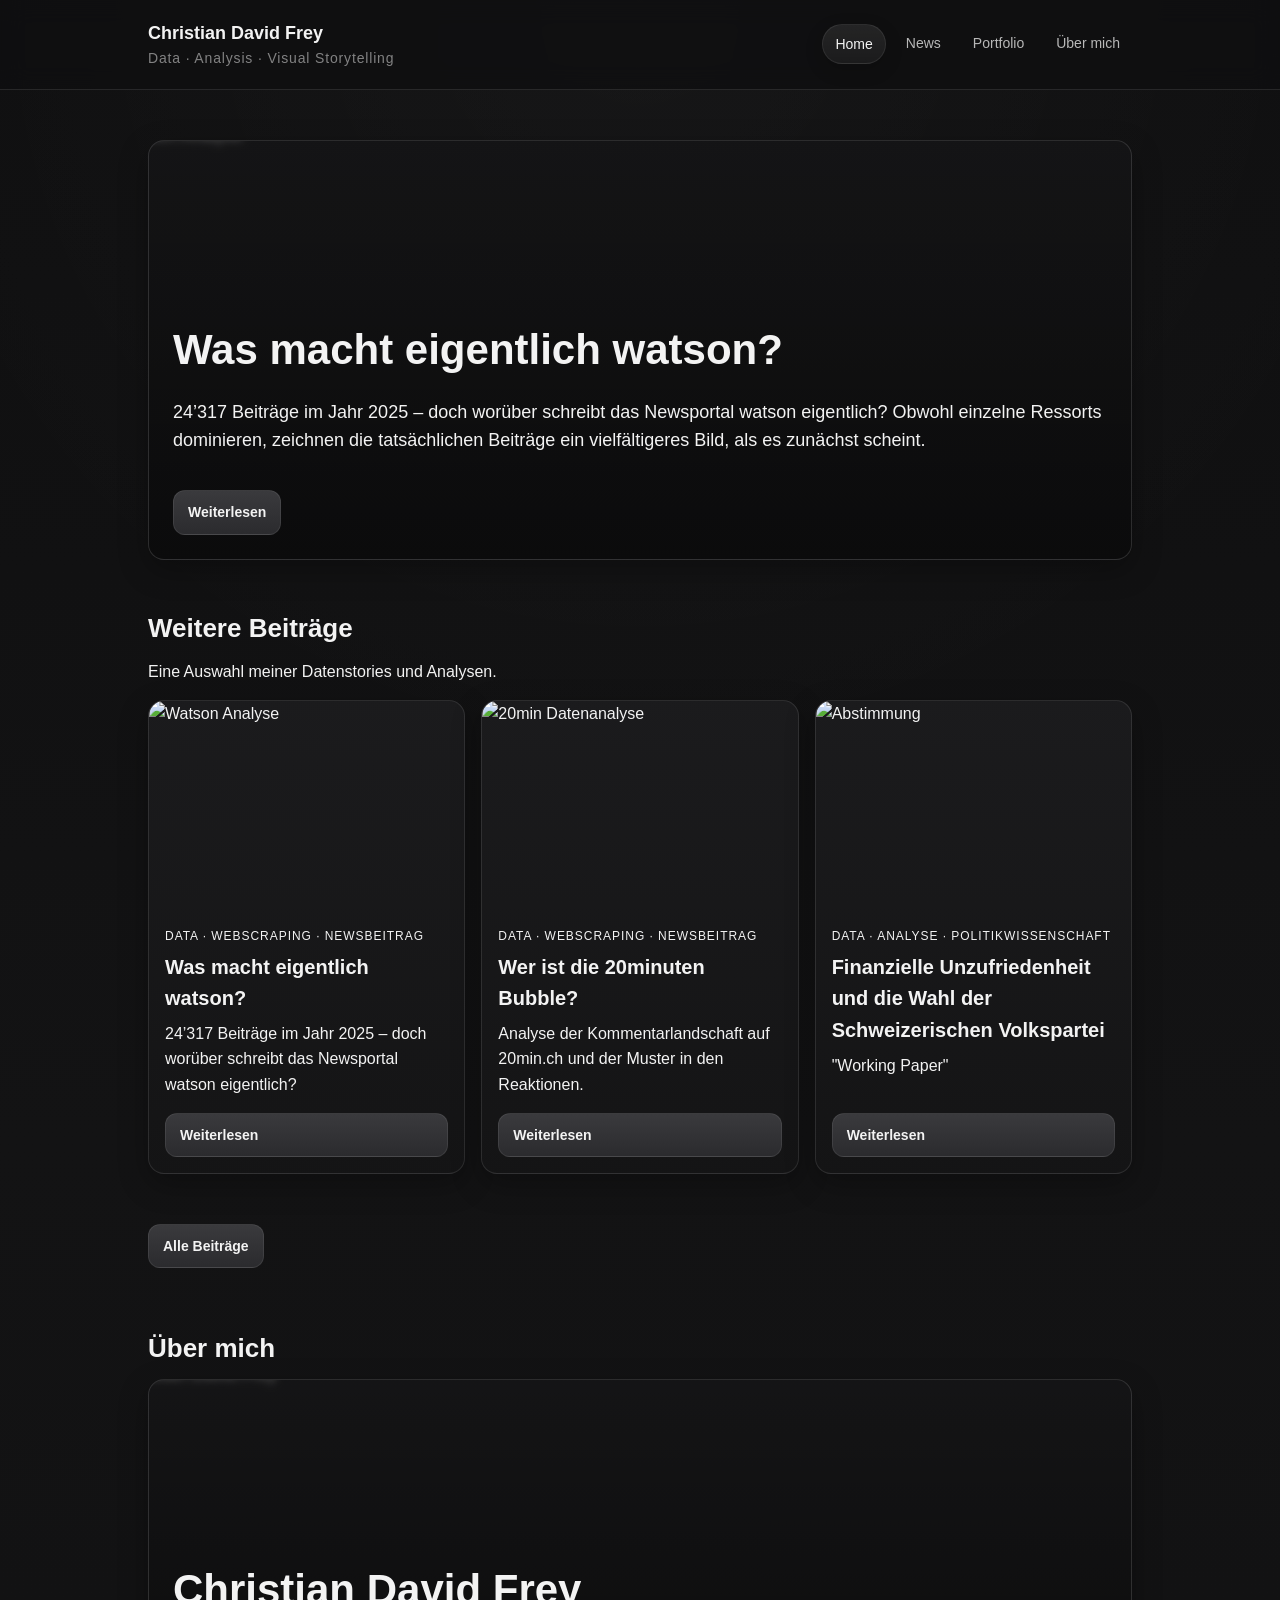
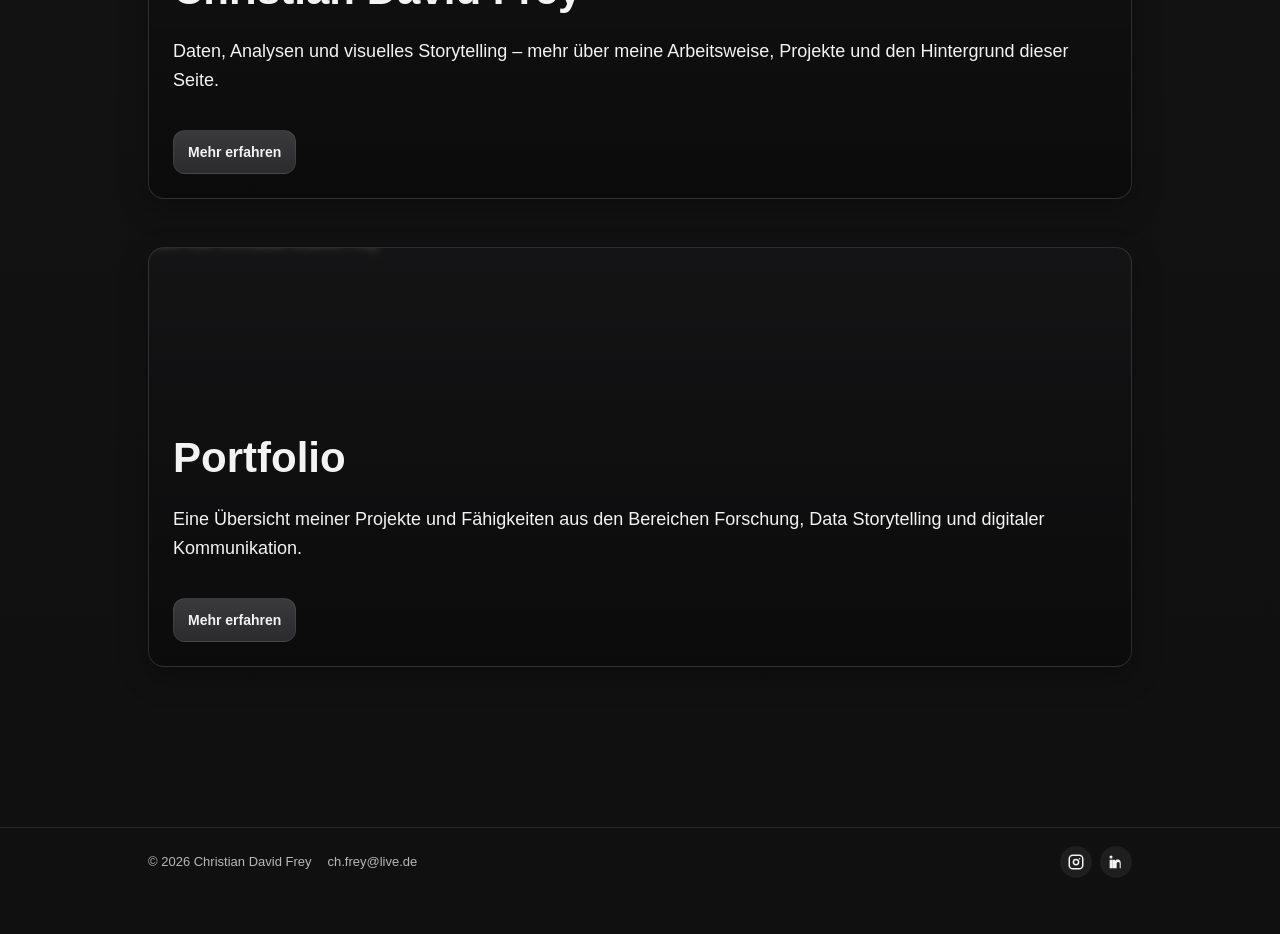
==== index.html @ a0a2cb13 "Add files via upload" ====
<!DOCTYPE html>
<html lang="de">
<head>
  <meta charset="UTF-8">
  <meta name="viewport" content="width=device-width, initial-scale=1.0">
  <title>Christian David Frey – Data · Analysis · Visual Storytelling</title>
  <link rel="stylesheet" href="style.css">
</head>
<body>
  <header class="site-header">
    <div class="container">
      <nav class="nav">
        <div class="brand">
          <a class="logo" href="index.html">Christian David Frey</a>
          <div class="brand-sub">Data · Analysis · Visual Storytelling</div>
        </div>

        <button class="discover-toggle" aria-label="Navigation öffnen" aria-expanded="false">
          <svg viewBox="0 0 24 24" width="16" height="16" fill="none" stroke="currentColor" stroke-width="2" aria-hidden="true">
            <circle cx="11" cy="11" r="7"></circle>
            <line x1="16.65" y1="16.65" x2="21" y2="21"></line>
          </svg>
          <span>Entdecken</span>
        </button>

        <div class="nav-links">
          <a class="active" href="index.html">Home</a>
          <a href="news.html">News</a>
          <a href="portfolio.html">Portfolio</a>
          <a href="about.html">Über mich</a>
        </div>
      </nav>
    </div>
  </header>

  <div class="discover-overlay" id="discoverOverlay" aria-hidden="true">
    <div class="discover-panel">
      <div class="discover-top">
        <button class="discover-close" aria-label="Navigation schliessen">
          <span>Schliessen</span>
        </button>
      </div>

      <div class="discover-links">
        <a class="active" href="index.html">Home</a>
        <a href="news.html">News</a>
        <a href="portfolio.html">Portfolio</a>
        <a href="about.html">Über mich</a>
      </div>
    </div>
  </div>

  <main class="container">
    <section class="hero">
      <article class="hero-main hero-clickable">
        <a class="hero-link" href="articlemain.html"></a>
        <img class="hero-bg" src="images/watson_teaser.jpg" alt="Watson Analyse">

        <h1>Was macht eigentlich watson?</h1>

        <p class="lead">
            24’317 Beiträge im Jahr 2025 – doch worüber schreibt das Newsportal watson eigentlich?
            Obwohl einzelne Ressorts dominieren, zeichnen die tatsächlichen Beiträge ein vielfältigeres Bild, als es zunächst scheint.
        </p>

        <span class="button">Weiterlesen</span>
      </article>
    </section>

    <section id="news" class="section">
      <h2>Weitere Beiträge</h2>
      <p class="section-intro">Eine Auswahl meiner Datenstories und Analysen.</p>

      <div class="grid-3">
        <a class="card" href="article1.html">
          <img src="images/watson_teaser.jpg" alt="Watson Analyse">

          <div class="card-content">
            <span class="tag">Data · Webscraping · Newsbeitrag</span>
            <h3>Was macht eigentlich watson?</h3>
            <p>
              24’317 Beiträge im Jahr 2025 – doch worüber schreibt das Newsportal watson eigentlich?
            </p>
            <span class="read-more">Weiterlesen</span>
          </div>
        </a>

        <a class="card" href="article2.html">
          <img src="images/20min_teaser.jpg" alt="20min Datenanalyse">

          <div class="card-content">
            <span class="tag">Data · Webscraping · Newsbeitrag</span>
            <h3>Wer ist die 20minuten Bubble?</h3>
            <p>
              Analyse der Kommentarlandschaft auf 20min.ch und der Muster in den Reaktionen.
            </p>
            <span class="read-more">Weiterlesen</span>
          </div>
        </a>

        <a class="card" href="article3.html">
          <img src="images/wahl.png" alt="Abstimmung">

          <div class="card-content">
            <span class="tag">Data · Analyse · Politikwissenschaft</span>
            <h3>Finanzielle Unzufriedenheit und die Wahl der Schweizerischen Volkspartei</h3>
            <p>
              "Working Paper"
            </p>
            <span class="read-more">Weiterlesen</span>
          </div>
        </a>
      </div>

      <div class="news-archive-link">
        <a class="button" href="news.html">Alle Beiträge</a>
      </div>
    </section>

    <section class="hero hero-secondary-uber">

           <h2>Über mich</h2>

           <article class="hero-main hero-clickable">
        <a class="hero-link" href="about.html"></a>
        <img class="hero-bg" src="images/test.jpg" alt="Christian David Frey">



        <h1>Christian David Frey</h1>

        <p class="lead">
          Daten, Analysen und visuelles Storytelling – mehr über meine Arbeitsweise,
          Projekte und den Hintergrund dieser Seite.
        </p>

        <span class="button">Mehr erfahren</span>
      </article>
    </section>

    <section class="hero hero-secondary">
      <article class="hero-main hero-clickable">
        <a class="hero-link" href="portfolio.html"></a>
        <img class="hero-bg" src="images/portfolio.png" alt="Portfolio von Christian David Frey">


        <h1>Portfolio</h1>

        <p class="lead">
          Eine Übersicht meiner Projekte und Fähigkeiten aus den Bereichen Forschung, Data Storytelling und digitaler Kommunikation.
        </p>

        <span class="button">Mehr erfahren</span>
      </article>
    </section>
  </main>

  <footer class="site-footer site-footer-home">
    <div class="container footer-inner">
      <div class="footer-left">
        <span>© 2026 Christian David Frey</span>
        <a href="mailto:ch.frey@live.de">ch.frey@live.de</a>
      </div>

      <span class="social">
        <a href="https://www.instagram.com/dave.iniert"
           target="_blank"
           rel="noopener"
           aria-label="Instagram Profil">
          <svg viewBox="0 0 24 24" width="18" height="18" fill="currentColor">
            <path d="M7.75 2h8.5A5.75 5.75 0 0 1 22 7.75v8.5A5.75 5.75 0 0 1 16.25 22h-8.5A5.75 5.75 0 0 1 2 16.25v-8.5A5.75 5.75 0 0 1 7.75 2zm0 2A3.75 3.75 0 0 0 4 7.75v8.5A3.75 3.75 0 0 0 7.75 20h8.5A3.75 3.75 0 0 0 20 16.25v-8.5A3.75 3.75 0 0 0 16.25 4h-8.5zm4.25 3.5A4.5 4.5 0 1 1 7.5 12 4.5 4.5 0 0 1 12 7.5zm0 2A2.5 2.5 0 1 0 14.5 12 2.5 2.5 0 0 0 12 9.5zm4.75-3a1 1 0 1 1-1 1 1 1 0 0 1 1-1z"/>
          </svg>
        </a>

        <a href="https://www.linkedin.com/in/christian-david-frey-68b29237b/"
           target="_blank"
           rel="noopener"
           aria-label="LinkedIn Profil">
          <svg viewBox="0 0 24 24" width="18" height="18" fill="currentColor">
            <path d="M20.45 20.45h-3.55v-5.56c0-1.33-.03-3.04-1.85-3.04-1.85 0-2.14 1.45-2.14 2.95v5.65H7.32V9h3.41v1.56h.05c.47-.9 1.62-1.85 3.33-1.85 3.56 0 4.21 2.34 4.21 5.38v6.36zM5.34 7.43a2.06 2.06 0 1 1 0-4.12 2.06 2.06 0 0 1 0 4.12zM3.56 20.45h3.56V9H3.56v11.45z"/>
          </svg>
        </a>
      </span>
    </div>
  </footer>

  <script>
    const discoverToggle = document.querySelector(".discover-toggle");
    const discoverOverlay = document.querySelector("#discoverOverlay");
    const discoverClose = document.querySelector(".discover-close");

    if (discoverToggle && discoverOverlay && discoverClose) {
      const openMenu = () => {
        discoverOverlay.classList.add("open");
        discoverOverlay.setAttribute("aria-hidden", "false");
        discoverToggle.setAttribute("aria-expanded", "true");
        document.body.style.overflow = "hidden";
      };

      const closeMenu = () => {
        discoverOverlay.classList.remove("open");
        discoverOverlay.setAttribute("aria-hidden", "true");
        discoverToggle.setAttribute("aria-expanded", "false");
        document.body.style.overflow = "";
      };

      discoverToggle.addEventListener("click", openMenu);
      discoverClose.addEventListener("click", closeMenu);

      discoverOverlay.addEventListener("click", (e) => {
        if (e.target === discoverOverlay) {
          closeMenu();
        }
      });

      document.addEventListener("keydown", (e) => {
        if (e.key === "Escape") {
          closeMenu();
        }
      });
    }
  </script>
</body>
</html>
---- style.css ----
:root{
    --bg:#0f0f10;
    --bg-2:#131314;
    --panel:#181819;
    --panel-2:#1d1d1f;
    --text:#f3f3f3;
    --muted:#b8b8b8;
    --muted-2:#9a9a9a;
    --hair:rgba(255,255,255,.10);
    --hair-strong:rgba(255,255,255,.16);
    --shadow:0 10px 30px rgba(0,0,0,.28);
    --shadow-soft:0 6px 18px rgba(0,0,0,.18);
    --radius:16px;
    --max:1020px;
  }
  
  *{
    box-sizing:border-box;
  }
  
  html{
    scroll-behavior:smooth;
  }
  
  body{
    margin:0;
    font-family:Arial, Helvetica, sans-serif;
    background:
      radial-gradient(circle at top, rgba(255,255,255,.03), transparent 30%),
      linear-gradient(180deg, var(--bg), var(--bg-2) 45%, #101011 100%);
    color:var(--text);
    line-height:1.58;
  }
  
  a{
    color:inherit;
    text-decoration:none;
  }
  
  img{
    display:block;
    max-width:100%;
  }
  
  .container{
    max-width:var(--max);
    margin:0 auto;
    padding:28px 18px 56px;
  }
  
  /* Header */
  
  .site-header{
    position:sticky;
    top:0;
    z-index:50;
    background:rgba(15,15,16,.82);
    backdrop-filter:blur(12px);
    -webkit-backdrop-filter:blur(12px);
    border-bottom:1px solid var(--hair);
    margin-bottom:22px;
  }
  
  .nav{
    display:flex;
    justify-content:space-between;
    align-items:center;
    gap:16px;
    padding:1px 0  1px;
    position:relative;
  }
  
  .brand{
    display:flex;
    flex-direction:column;
  }
  
  .logo{
    font-size:18px;
    font-weight:700;
  }
  
  .brand-sub{
    font-size:14px;
    opacity:.5;
    letter-spacing:.06em;
  }
  
  .nav-links{
    display:flex;
    gap:8px;
    flex-wrap:wrap;
  }
  
  .nav-links a{
    color:var(--muted);
    font-size:14px;
    padding:8px 12px;
    border-radius:999px;
    transition:all .2s ease;
  }
  
  .nav-links a:hover{
    color:var(--text);
    background:rgba(255,255,255,.05);
  }
  
  .nav-links a.active{
    color:var(--text);
    background:linear-gradient(180deg, rgba(255,255,255,.09), rgba(255,255,255,.05));
    border:1px solid rgba(255,255,255,.08);
    box-shadow:var(--shadow-soft);
  }

  .site-header .container{
    padding:18px 18px;
  }
  
  /* Discover mobile button */
  
  .discover-toggle{
    display:none;
    align-items:center;
    gap:8px;
    margin-left:auto;
    padding:10px 14px;
    border-radius:999px;
    border:1px solid rgba(255,255,255,.08);
    background:linear-gradient(180deg, rgba(255,255,255,.08), rgba(255,255,255,.04));
    color:var(--text);
    font-size:14px;
    font-weight:700;
    cursor:pointer;
    box-shadow:var(--shadow-soft);
  }
  
  .discover-toggle svg{
    opacity:.9;
  }
  
  /* Typography */
  
  .badge,
  .tag{
    font-size:12px;
    text-transform:uppercase;
    letter-spacing:.08em;
  }
  
  .badge{
    display:inline-block;
    width:fit-content;
    padding:6px 10px;
    border-radius:999px;
    background:rgba(255,255,255,.1);
    margin-bottom:14px;
  }
  
  h1{
    font-size:42px;
    line-height:1.05;
    margin:.3rem 0 .45rem;
  }
  
  h2{
    font-size:26px;
    margin:0 0 10px;
  }
  
  h3{
    font-size:20px;
    margin:0 0 10px;
  }
  
  p{
    margin:0 0 16px;
  }
  
  .lead{
    font-size:18px;
    color:#e3e3e3;
  }
  
  /* Shared panels */
  
  .hero-main,
  .card,
  .sidebar-box,
  .about-box{
    border-radius:var(--radius);
    border:1px solid var(--hair);
    background:linear-gradient(180deg, rgba(28,28,30,.96), rgba(21,21,22,.96));
    box-shadow:var(--shadow);

  }
  
  .about-page {
    max-width: 980px;
  }
  
  .about-header {
    margin-bottom: 42px;
  }
  
  .about-article {
    max-width: 720px;
    margin: 0 auto;
    padding: 0;
    background: transparent;
    border: none;
    box-shadow: none;
  }
  
  .about-article p {
    margin: 0 0 1.35rem 0;
    font-size: 1.02rem;
    line-height: 1.85;
    color: #e8e8e8;
    text-align: justify;
    hyphens: auto;
  }
  
  .about-article .lead {
    margin-bottom: 2rem;
    font-size: 1.08rem;
    line-height: 1.8;
    color: #f4f4f4;
  }
  
  .about-signature {
    margin-top: 2.2rem;
    color: #d8d8d8;
  }
  
  .about-header .page-title {
    margin-bottom: 0.6rem;
  }
  
  .about-header .article-meta {
    color: var(--muted);
    font-size: 0.95rem;
    letter-spacing: 0.01em;
  }

 
  /* Hero */
  
  .hero{
    margin-bottom:48px;
  }
  
  .hero-main{
    padding:24px;
    min-height:420px;
    display:flex;
    flex-direction:column;
    justify-content:flex-end;
    align-items:flex-start;
    position:relative;
    overflow:hidden;
  }
  
  .hero-bg{
    position:absolute;
    inset:0;
    width:100%;
    height:100%;
    object-fit:cover;
    filter:blur(4px) brightness(.7);
    transform:scale(1.1);
    z-index:0;
  }
  
  .hero-main::after{
    content:"";
    position:absolute;
    inset:0;
    background:linear-gradient(
      180deg,
      rgba(0,0,0,.25),
      rgba(0,0,0,.45)
    );
    z-index:1;
  }
  
  .hero-link{
    position:absolute;
    inset:0;
    z-index:3;
  }
  
  .hero-main h1,
  .hero-main .lead,
  .hero-main .button,
  .hero-main .badge{
    position:relative;
    z-index:4;
  }
  
  .hero-main .button{
    width:fit-content;
    pointer-events:none;
  }
  
  /* Custom hero spacing */
  
  .hero-secondary-uber{
    margin-top:60px;
  }
  
  .hero-secondary{
    margin-top:40px;
  }
  
  /* Grid */
  
  .grid-3{
    display:grid;
    grid-template-columns:repeat(3,1fr);
    gap:16px;
  }
  
  /* Cards */
  
  .card{
    display:flex;
    flex-direction:column;
    overflow:hidden;
    transition:transform .22s ease, border-color .22s ease, box-shadow .22s ease;
  }
  
  .card:hover{
    transform:translateY(-3px);
    border-color:var(--hair-strong);
  }
  
  .card img{
    width:100%;
    height:210px;
    object-fit:cover;
  }
  
  .card-content{
    padding:16px;
    display:flex;
    flex-direction:column;
    flex:1;
  }
  
  .card-content h3{
    margin:6px 0;
  }
  
  /* Buttons */
  
  .button,
  .read-more{
    display:inline-flex;
    align-items:center;
    gap:8px;
    margin-top:10px;
    padding:10px 14px;
    border-radius:12px;
    font-size:14px;
    font-weight:700;
    color:var(--text);
    background:linear-gradient(180deg,#3a3a3d,#2b2b2e);
    border:1px solid rgba(255,255,255,.08);
    transition:transform .18s ease, background .18s ease, box-shadow .18s ease;
  }
  
  .button:hover,
  .read-more:hover,
  .hero-main:hover .button{
    transform:translateY(-1px);
    background:linear-gradient(180deg,#454548,#323235);
    box-shadow:0 10px 20px rgba(0,0,0,.28);
  }
  
  .read-more{
    margin-top:auto;
  }
  
  /* Footer */
  
  .site-footer-home{
    margin-top:56px;
    border-top:1px solid var(--hair);
  }
  
  .footer-inner{
    display:flex;
    justify-content:space-between;
    align-items:center;
    gap:16px;
    padding-top:18px;
    color:var(--muted);
    font-size:13px;
  }
  
  .footer-left{
    display:flex;
    align-items:center;
    gap:16px;
    flex-wrap:wrap;
  }
  
  .footer-left a{
    color:var(--muted);
    transition:color .2s ease;
  }
  
  .footer-left a:hover{
    color:var(--text);
  }
  
  .site-footer-home .social{
    display:inline-flex;
    align-items:center;
    gap:8px;
  }
  
  .site-footer-home .social a{
    display:inline-flex;
    align-items:center;
    justify-content:center;
    width:32px;
    height:32px;
    border-radius:50%;
    background:rgba(255,255,255,.06);
    color:var(--text);
    transition:all .2s ease;
  }
  
  .site-footer-home .social a:hover{
    background:rgba(255,255,255,.14);
    transform:translateY(-2px);
  }
  
  /* Discover overlay */
  
  .discover-overlay{
    position:fixed;
    inset:0;
    z-index:200;
    background:rgba(8,8,10,.92);
    backdrop-filter:blur(16px);
    -webkit-backdrop-filter:blur(16px);
    opacity:0;
    visibility:hidden;
    pointer-events:none;
    transition:opacity .22s ease, visibility .22s ease;
  }
  
  .discover-overlay.open{
    opacity:1;
    visibility:visible;
    pointer-events:auto;
  }
  
  .discover-panel{
    min-height:100vh;
    width:100%;
    display:flex;
    flex-direction:column;
    padding:28px 22px 36px;
  }
  
  .discover-top{
    display:flex;
    justify-content:flex-end;
    align-items:center;
    gap:16px;
    margin-bottom:36px;
  }
  
  .discover-close{
    border:1px solid rgba(255,255,255,.08);
    background:rgba(255,255,255,.05);
    color:var(--text);
    border-radius:999px;
    padding:10px 14px;
    cursor:pointer;
    font-size:14px;
    font-weight:700;
  }
  
  .discover-links{
    display:flex;
    flex-direction:column;
    gap:14px;
    margin-top:20px;
  }
  
  .discover-links a{
    font-size:32px;
    line-height:1.1;
    font-weight:700;
    padding:10px 0;
    color:var(--text);
    border-bottom:1px solid rgba(255,255,255,.08);
  }
  
  .discover-links a.active{
    opacity:1;
  }
  
  .discover-links a:not(.active){
    opacity:.88;
  }
  
  .discover-links a:hover{
    opacity:1;
  }
  
  /* Responsive */
  
  @media (max-width:900px){
    .grid-3{
      grid-template-columns:1fr;
    }
  }
  
  @media (max-width:700px){
    h1{
      font-size:32px;
    }
  
    .nav{
      flex-direction:row;
      align-items:center;
      flex-wrap:nowrap;
    }
  
    .nav-links{
      display:none;
    }
  
    .discover-toggle{
      display:inline-flex;
      margin-left:0;
    }
  
    .brand{
      max-width:70%;
    }
  
    .footer-inner{
      flex-direction:column;
      align-items:flex-start;
    }
  
    .footer-left{
      flex-direction:column;
      align-items:flex-start;
      gap:8px;
    }
  }



  .news-archive-link{
    margin-top:40px;
  }


  .lead{
    font-size:18px;
    color:var(--text);
    margin:18px 0 26px;
  }






  .panel{
    background:var(--panel);
    border:1px solid var(--hair);
    border-radius:14px;
    border: none;
    padding:12px;
    margin:12px 0 18px;
  }


  .embed{
    width:100%;
    border:0;
    border-radius:0px;
    background:#0e0e0e;
    height:auto;      /* wichtig */
    min-height:520px; /* fallback */
    }





    .fullwidth{
      width:100vw;
      margin-left:50%;
      transform:translateX(-50%);
      background:#000;
      padding:0;
    }
    
    .fullwidth-embed{
      width:100%;
      height:85vh;
      border:0;
      display:block;
      margin:0 auto;
      opacity:0;
      transition:opacity 0.4s ease;
    }
    
    .fullwidth-embed.loaded{
      opacity:1;
    }
    
    @media (min-width:2000px){
      .fullwidth-embed{
        height:95vh;
      }
    }
    
    @media (max-width:1500px) and (min-width:1201px){
      .fullwidth-embed{
        width:100%;
        height:85vh;
      }
    }
    
    .viz-wrap{
      position:relative;
      width:100%;
    }
    
    .scroll-catcher{
      position:absolute;
      inset:0;
      background:transparent;
      cursor:grab;
      pointer-events:none;
    }
    
    .viz-wrap.is-dragging .scroll-catcher{
      pointer-events:auto;
      cursor:grabbing;
    }
    
    .plot-too-small{
      display:none;
      width:100%;
      padding:40px 20px;
      text-align:center;
      background:#151515;
      border-top:1px solid rgba(255,255,255,.12);
      border-bottom:1px solid rgba(255,255,255,.12);
      color:#cccccc;
    }
    
    .plot-too-small h3{
      margin:0 0 10px 0;
      font-size:20px;
    }
    
    .plot-too-small p{
      margin:0;
      font-size:14px;
      color:#aaaaaa;
      text-align:center;
    }
    
    @media (max-width:1200px){
      #topics-viz{
        display:none;
      }
    
      .plot-too-small{
        display:block;
      }
    }




    .caption{
      color:var(--muted);
      font-size:13px;
      margin-top:10px;
    }



    .pdf-panel {
      padding: 0;
      overflow: hidden;
    }
    
    .pdf-embed {
      display: block;
      width: 100%;
      height: 900px;
      border: 0;
      background: #fff;
    }


    .pdf-embed{
      width:100%;
      height:900px;
      border:none;
    }
    
    .pdf-mobile{
      display:none;
      text-align:center;
      margin-top:40px;
    }
    
    @media (max-width:768px){
    
      .pdf-viewer{
        display:none;
      }
    
      .pdf-mobile{
        display:block;
      }
    
    }



    .metric-list{
      margin:0;
      padding-left:18px;
      line-height:1.6;
      font-size:0.95rem;
    }
    
    .metric-list li{
      margin-bottom:4px;
    }
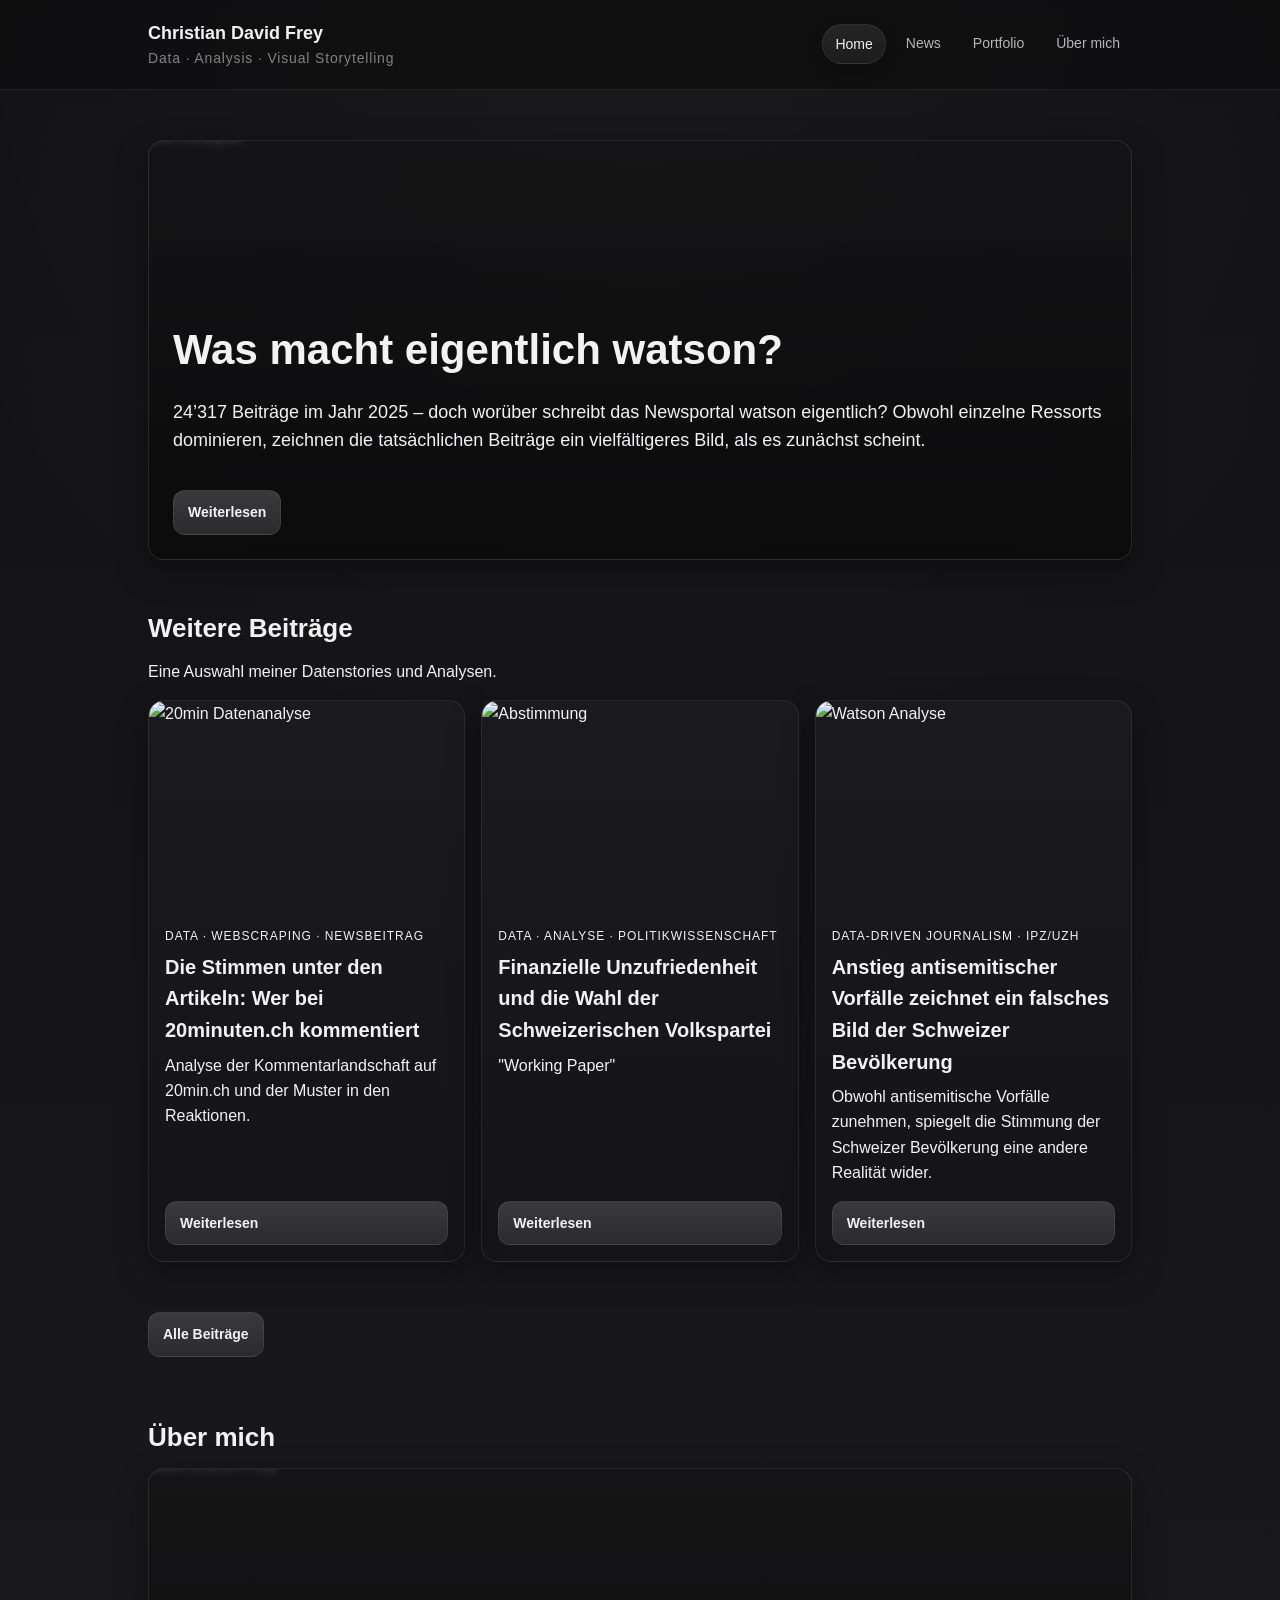
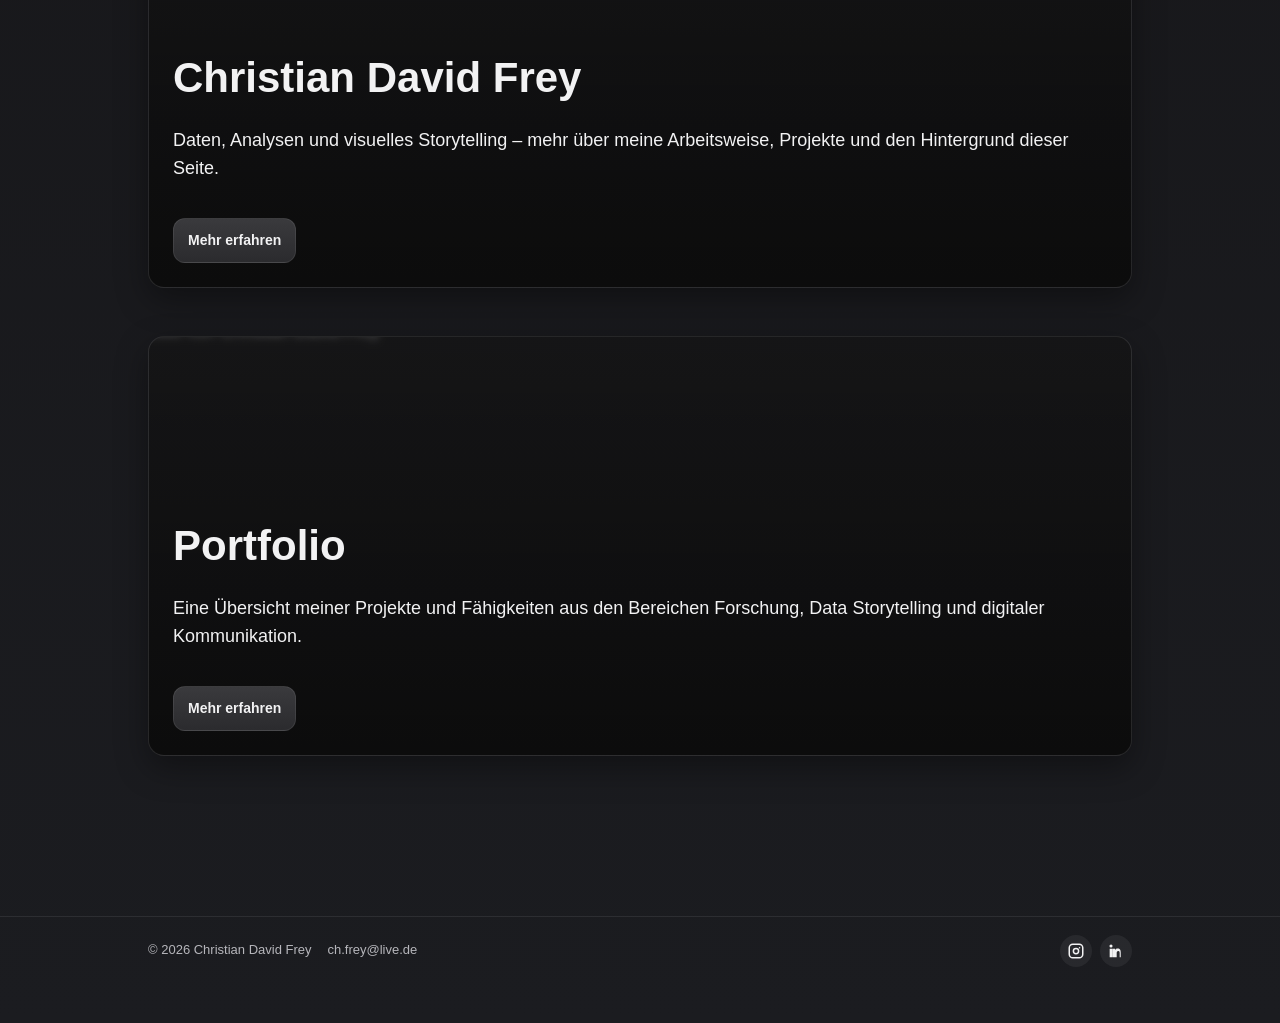
==== commit ebc15304: "Add files via upload" ====
--- a/index.html
+++ b/index.html
@@ -72,25 +72,14 @@
       <p class="section-intro">Eine Auswahl meiner Datenstories und Analysen.</p>
 
       <div class="grid-3">
-        <a class="card" href="article1.html">
-          <img src="images/watson_teaser.jpg" alt="Watson Analyse">
+
+
+        <a class="card" href="article2.html">
+          <img src="images/20min_teaser.jpg" alt="20min Datenanalyse">
 
           <div class="card-content">
             <span class="tag">Data · Webscraping · Newsbeitrag</span>
-            <h3>Was macht eigentlich watson?</h3>
-            <p>
-              24’317 Beiträge im Jahr 2025 – doch worüber schreibt das Newsportal watson eigentlich?
-            </p>
-            <span class="read-more">Weiterlesen</span>
-          </div>
-        </a>
-
-        <a class="card" href="article2.html">
-          <img src="images/20min_teaser.jpg" alt="20min Datenanalyse">
-
-          <div class="card-content">
-            <span class="tag">Data · Webscraping · Newsbeitrag</span>
-            <h3>Wer ist die 20minuten Bubble?</h3>
+            <h3>Die Stimmen unter den Artikeln: Wer bei 20minuten.ch kommentiert</h3>
             <p>
               Analyse der Kommentarlandschaft auf 20min.ch und der Muster in den Reaktionen.
             </p>
@@ -110,6 +99,23 @@
             <span class="read-more">Weiterlesen</span>
           </div>
         </a>
+
+
+
+        <a class="card" href="article1.html">
+          <img src="images/anti_teaser.png" alt="Watson Analyse">
+
+          <div class="card-content">
+            <span class="tag">Data-driven journalism · IPZ/UZH</span>
+            <h3>Anstieg antisemitischer Vorfälle zeichnet ein falsches Bild der Schweizer Bevölkerung</h3>
+            <p>
+              Obwohl antisemitische Vorfälle zunehmen, spiegelt die Stimmung der Schweizer Bevölkerung eine andere Realität wider.
+            </p>
+            <span class="read-more">Weiterlesen</span>
+          </div>
+        </a>
+
+        
       </div>
 
       <div class="news-archive-link">
--- a/style.css
+++ b/style.css
@@ -1,25 +1,30 @@
 :root{
-    --bg:#0f0f10;
-    --bg-2:#131314;
-    --panel:#181819;
-    --panel-2:#1d1d1f;
-    --text:#f3f3f3;
-    --muted:#b8b8b8;
-    --muted-2:#9a9a9a;
-    --hair:rgba(255,255,255,.10);
-    --hair-strong:rgba(255,255,255,.16);
-    --shadow:0 10px 30px rgba(0,0,0,.28);
-    --shadow-soft:0 6px 18px rgba(0,0,0,.18);
-    --radius:16px;
-    --max:1020px;
-  }
+  --bg:#121214;
+  --bg-2:#17171a;
+
+  --panel:#1e1e22;
+  --panel-2:#242429;
+
+  --text:#f2f2f3;
+  --muted:#b6b6bb;
+  --muted-2:#8e8e94;
+
+  --hair:rgba(255,255,255,.08);
+  --hair-strong:rgba(255,255,255,.14);
+
+  --shadow:0 12px 32px rgba(0,0,0,.35);
+  --shadow-soft:0 6px 18px rgba(0,0,0,.22);
+
+  --radius:16px;
+  --max:1020px;
+}
   
   *{
     box-sizing:border-box;
   }
   
   html{
-    scroll-behavior:smooth;
+    scroll-behavior:auto;
   }
   
   body{
@@ -27,7 +32,7 @@
     font-family:Arial, Helvetica, sans-serif;
     background:
       radial-gradient(circle at top, rgba(255,255,255,.03), transparent 30%),
-      linear-gradient(180deg, var(--bg), var(--bg-2) 45%, #101011 100%);
+      linear-gradient(180deg, #121214, #17171a 45%, #1b1c20 100%);
     color:var(--text);
     line-height:1.58;
   }
@@ -102,7 +107,7 @@
   
   .nav-links a:hover{
     color:var(--text);
-    background:rgba(255,255,255,.05);
+    background:rgba(255,255,255,.04);
   }
   
   .nav-links a.active{
@@ -295,6 +300,7 @@
   .hero-main .badge{
     position:relative;
     z-index:4;
+    pointer-events:none;
   }
   
   .hero-main .button{
@@ -608,7 +614,7 @@
     
     .fullwidth-embed{
       width:100%;
-      height:85vh;
+      height:900px;
       border:0;
       display:block;
       margin:0 auto;
@@ -745,3 +751,52 @@
     .metric-list li{
       margin-bottom:4px;
     }
+
+
+    .panel img {
+      max-width: 900px;
+      width: 100%;
+      display: block;
+      margin: 0 auto;
+      border-radius: 8px;
+      box-shadow: 0 10px 40px rgba(0,0,0,0.7);
+      filter: brightness(0.9);
+    }
+
+
+    figcaption {
+      margin-top: 15px;
+      font-size: 0.85rem;
+      color: #aaa;
+    }
+
+
+    .references {
+      background: #1a1a1a;
+      padding: 30px;
+      margin-top: 60px;
+      border-radius: 8px;
+      border: 1px solid rgba(255,255,255,0.08);
+    }
+    
+    .references h3 {
+      margin-top: 0;
+    }
+    
+    .references li {
+      margin-bottom: 10px;
+      font-size: 0.9rem;
+      line-height: 1.6;
+    }
+
+    .article-origin {
+      margin-top: 10px;
+      font-size: 0.9rem;
+      color: var(--muted);
+      line-height: 1.5;
+    }
+    
+    .article-origin a {
+      color: #d6d6d6;
+      text-decoration: underline;
+
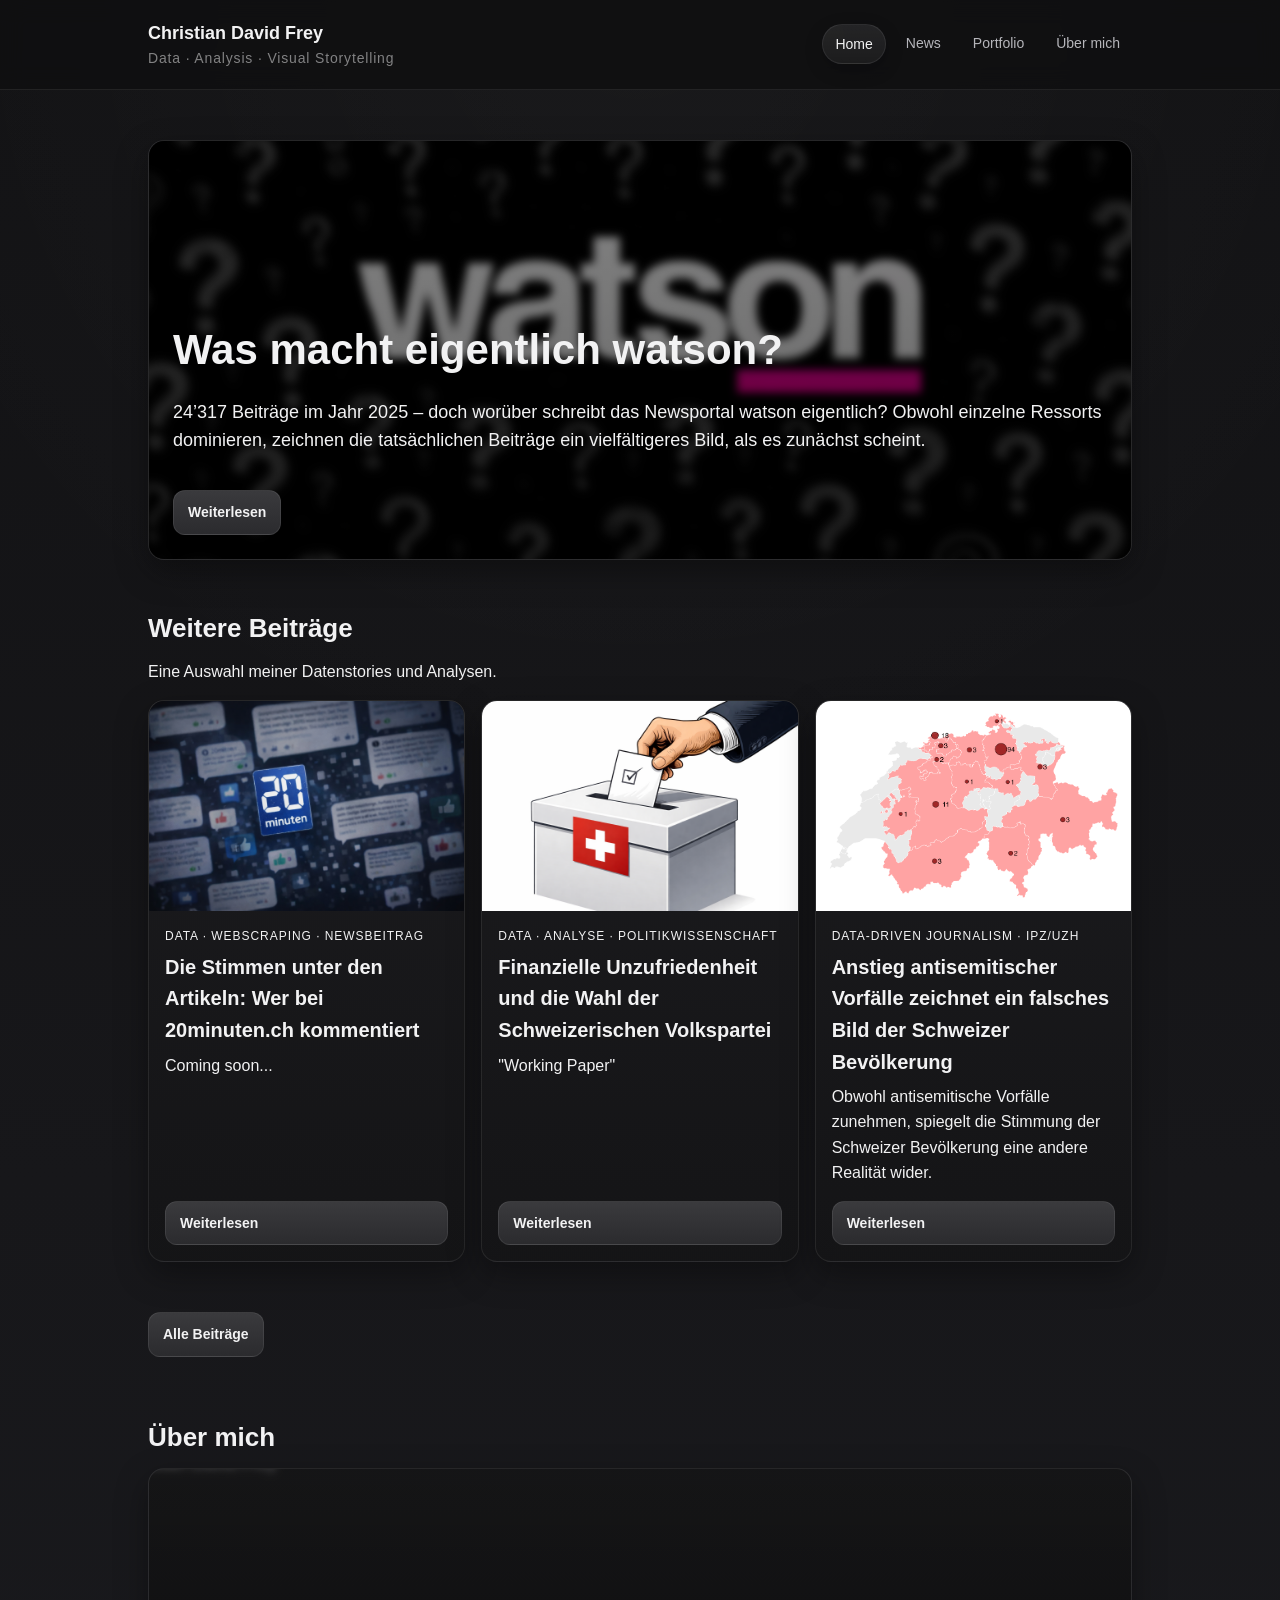
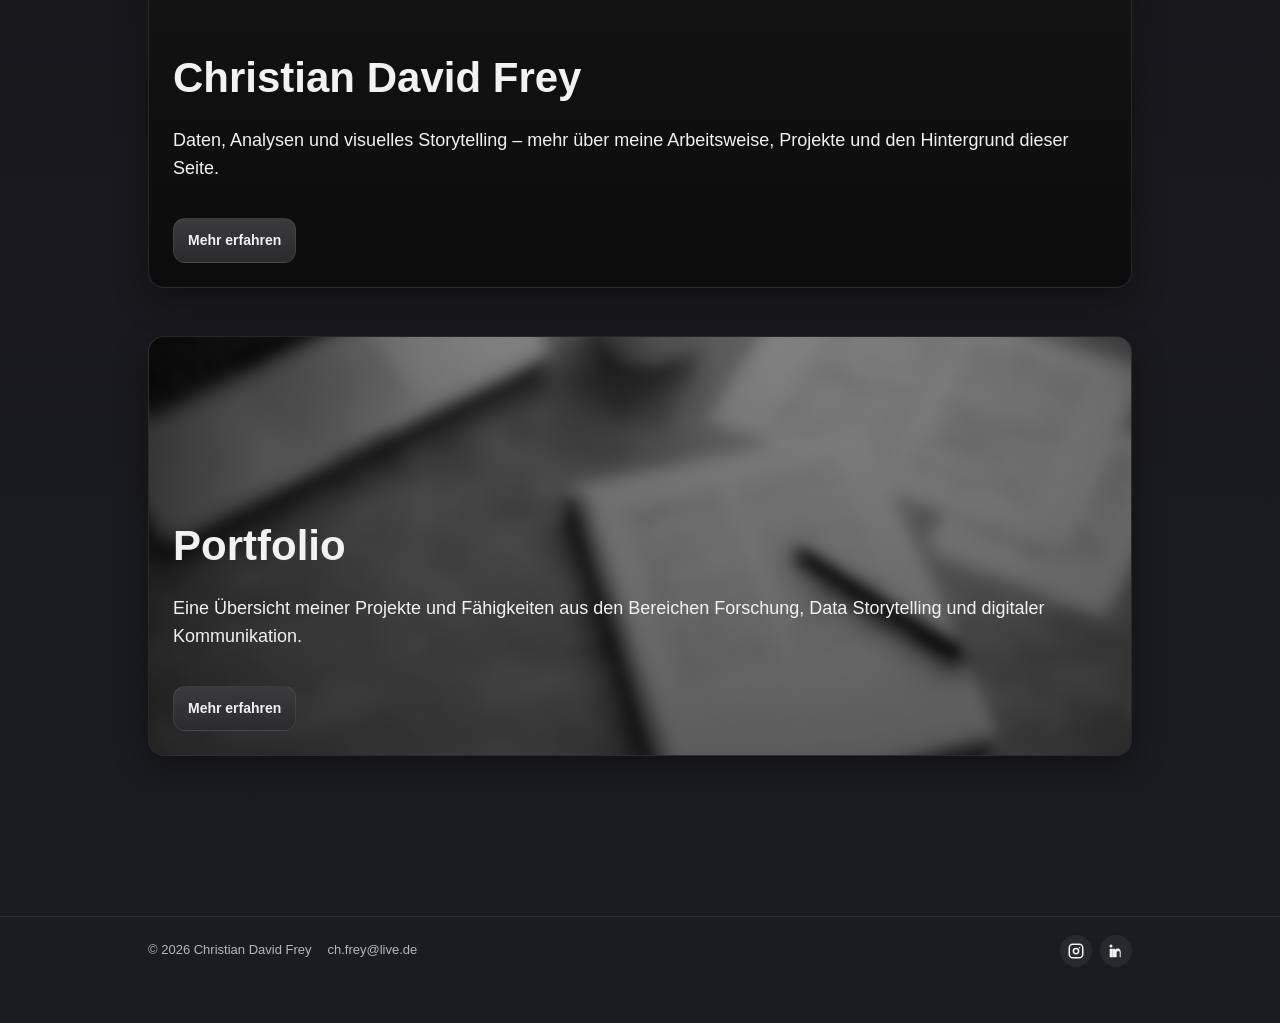
==== commit 5a1d75f8: "Update article description to 'Coming soon...'" ====
--- a/index.html
+++ b/index.html
@@ -81,7 +81,7 @@
             <span class="tag">Data · Webscraping · Newsbeitrag</span>
             <h3>Die Stimmen unter den Artikeln: Wer bei 20minuten.ch kommentiert</h3>
             <p>
-              Analyse der Kommentarlandschaft auf 20min.ch und der Muster in den Reaktionen.
+             Coming soon... 
             </p>
             <span class="read-more">Weiterlesen</span>
           </div>
@@ -227,4 +227,4 @@
     }
   </script>
 </body>
-</html>+</html>
